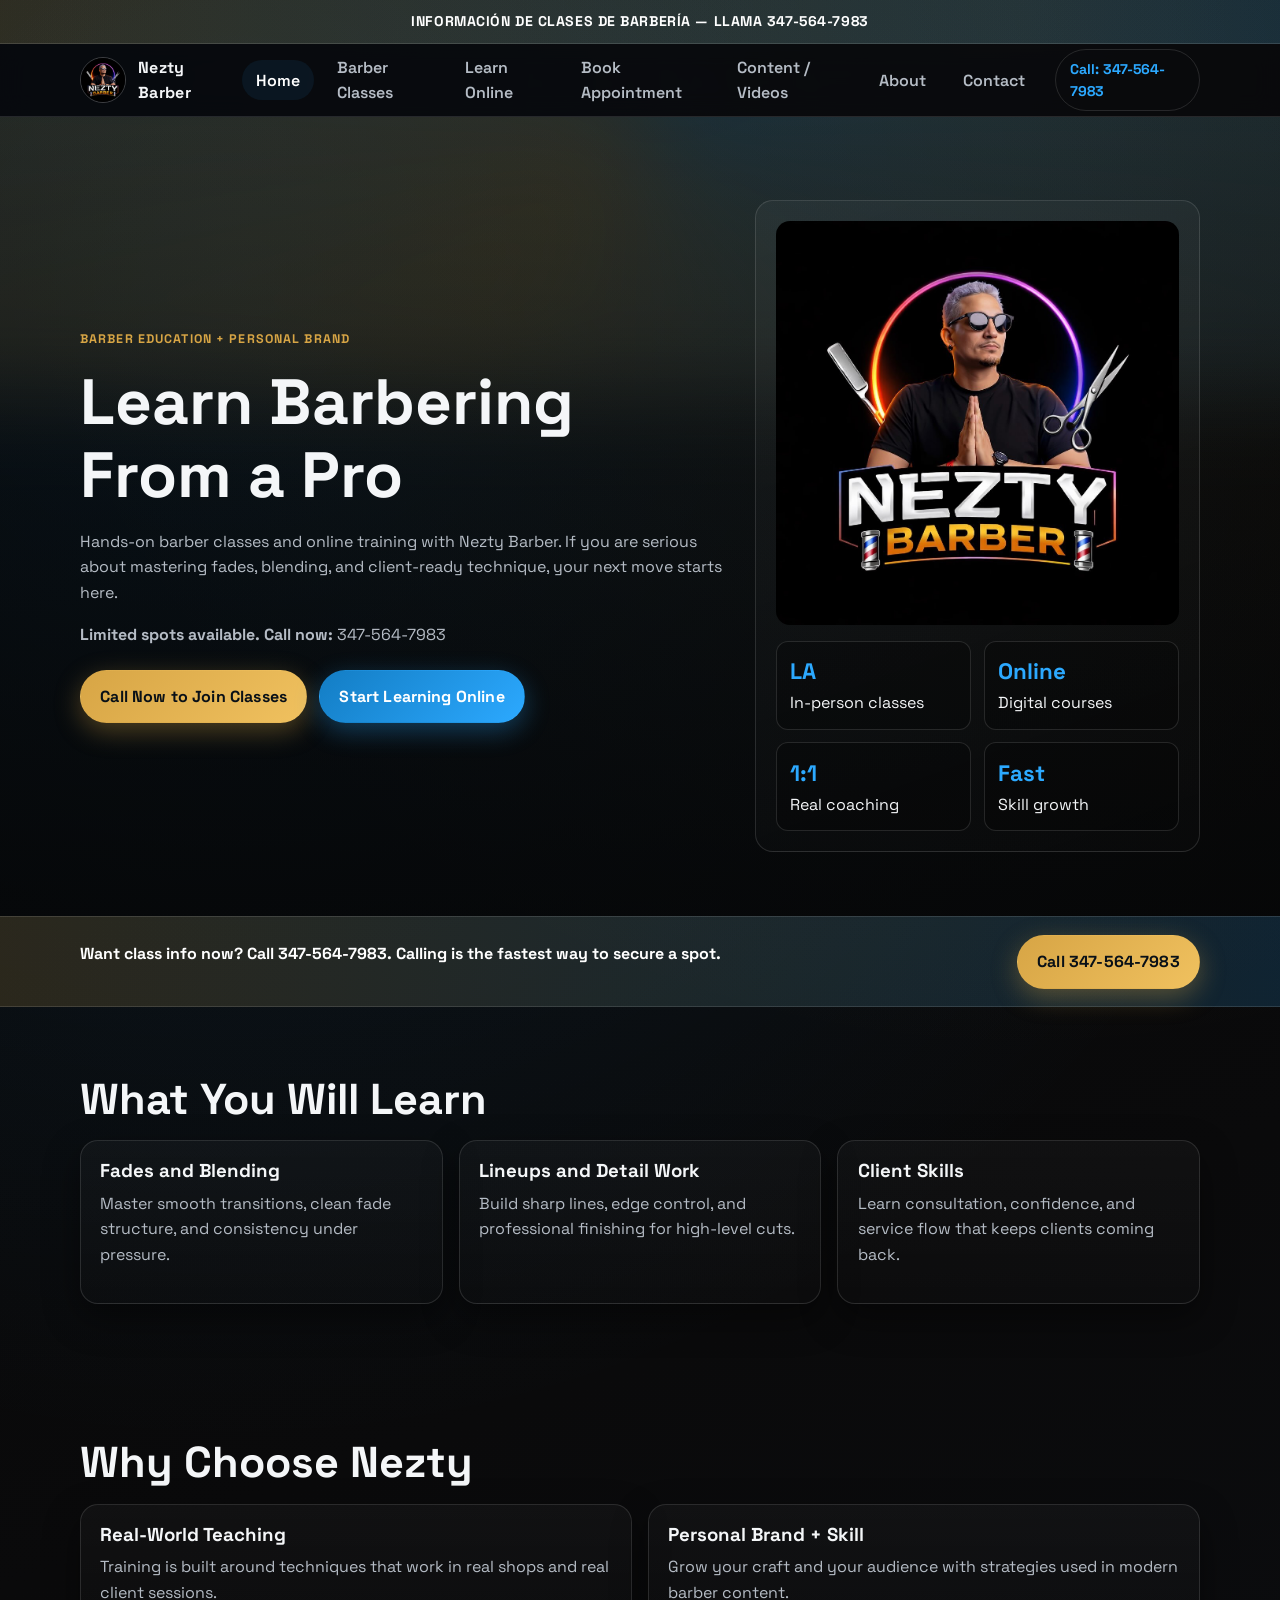
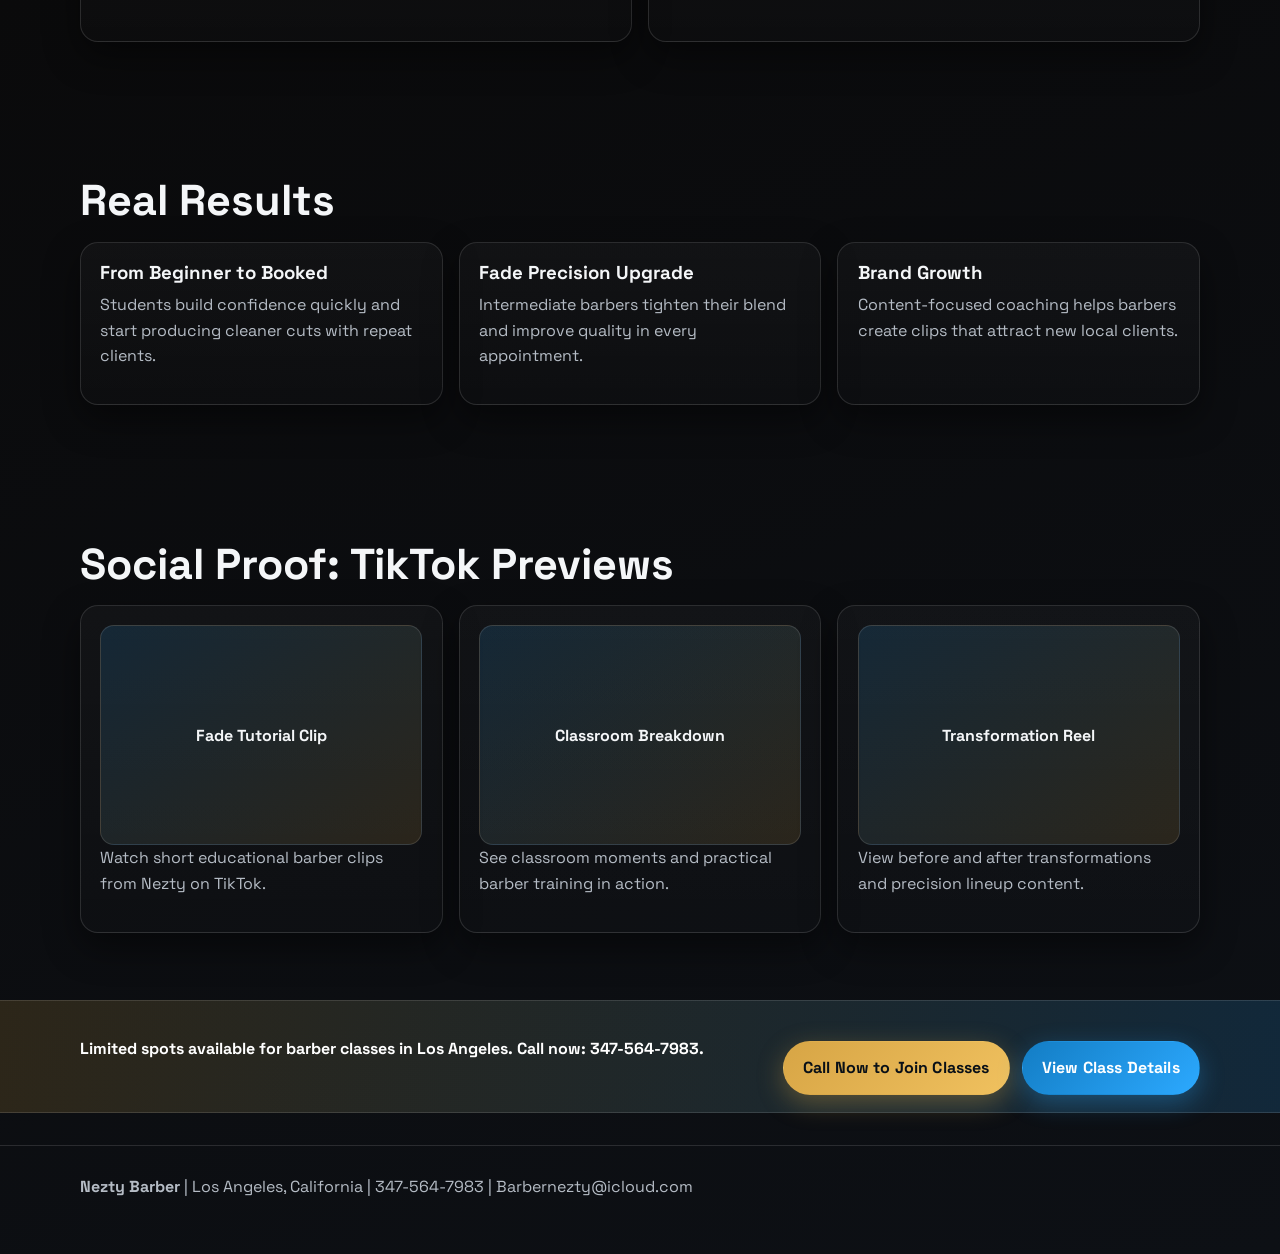
==== index.html @ 8b50a78f "Initial Nezty Barber website" ====
<!doctype html>
<html lang="en">
  <head>
    <meta charset="UTF-8" />
    <meta name="viewport" content="width=device-width, initial-scale=1.0" />
    <title>Nezty Barber | Barber Classes Los Angeles | Learn Barbering From a Pro</title>
    <meta
      name="description"
      content="Learn barbering from Nezty Barber in Los Angeles. Hands-on barber classes, online barber training, fade classes, and client bookings. Call 347-564-7983."
    />
    <meta
      name="keywords"
      content="barber classes Los Angeles, learn barbering, barber training LA, fade classes, barber course online"
    />
    <link rel="preconnect" href="https://fonts.googleapis.com" />
    <link rel="preconnect" href="https://fonts.gstatic.com" crossorigin />
    <link
      href="https://fonts.googleapis.com/css2?family=Manrope:wght@400;600;700;800&family=Space+Grotesk:wght@500;700;800&display=swap"
      rel="stylesheet"
    />
    <link rel="stylesheet" href="styles.css" />
  </head>
  <body>
    <div class="top-strip">INFORMACIÓN DE CLASES DE BARBERÍA — LLAMA 347-564-7983</div>

    <header class="site-header">
      <div class="container nav-wrap">
        <a href="index.html" class="brand" aria-label="Nezty Barber home">
          <img src="logo.jpg" alt="Nezty Barber logo" />
          <span class="brand-text">Nezty Barber</span>
        </a>
        <button class="menu-toggle" aria-label="Toggle navigation" aria-expanded="false">☰</button>
        <nav class="nav-links" aria-label="Main navigation">
          <a class="active" href="index.html">Home</a>
          <a href="classes.html">Barber Classes</a>
          <a href="learn-online.html">Learn Online</a>
          <a href="book-appointment.html">Book Appointment</a>
          <a href="content-videos.html">Content / Videos</a>
          <a href="about.html">About</a>
          <a href="contact.html">Contact</a>
        </nav>
        <a class="call-chip" href="tel:3475647983">Call: 347-564-7983</a>
      </div>
    </header>

    <main>
      <section class="hero">
        <div class="container hero-grid">
          <div class="reveal">
            <p class="eyebrow">Barber Education + Personal Brand</p>
            <h1>Learn Barbering From a Pro</h1>
            <p>
              Hands-on barber classes and online training with Nezty Barber. If you are serious about
              mastering fades, blending, and client-ready technique, your next move starts here.
            </p>
            <p><strong>Limited spots available. Call now:</strong> 347-564-7983</p>
            <div class="btn-row">
              <a class="btn btn-primary" href="tel:3475647983">Call Now to Join Classes</a>
              <a class="btn btn-secondary" href="learn-online.html">Start Learning Online</a>
            </div>
          </div>

          <aside class="hero-card reveal" aria-label="Barber education highlights">
            <img src="logo.jpg" alt="Nezty Barber brand image" style="border-radius: 14px; margin-bottom: 1rem" />
            <div class="hero-stat">
              <div class="stat-box"><b>LA</b>In-person classes</div>
              <div class="stat-box"><b>Online</b>Digital courses</div>
              <div class="stat-box"><b>1:1</b>Real coaching</div>
              <div class="stat-box"><b>Fast</b>Skill growth</div>
            </div>
          </aside>
        </div>
      </section>

      <section class="cta-band">
        <div class="container">
          <p class="kicker">Want class info now? Call 347-564-7983. Calling is the fastest way to secure a spot.</p>
          <a class="btn btn-primary" href="tel:3475647983">Call 347-564-7983</a>
        </div>
      </section>

      <section class="section">
        <div class="container">
          <h2 class="reveal">What You Will Learn</h2>
          <div class="grid-3">
            <article class="card reveal">
              <h3>Fades and Blending</h3>
              <p>Master smooth transitions, clean fade structure, and consistency under pressure.</p>
            </article>
            <article class="card reveal">
              <h3>Lineups and Detail Work</h3>
              <p>Build sharp lines, edge control, and professional finishing for high-level cuts.</p>
            </article>
            <article class="card reveal">
              <h3>Client Skills</h3>
              <p>Learn consultation, confidence, and service flow that keeps clients coming back.</p>
            </article>
          </div>
        </div>
      </section>

      <section class="section">
        <div class="container">
          <h2 class="reveal">Why Choose Nezty</h2>
          <div class="grid-2">
            <article class="card reveal">
              <h3>Real-World Teaching</h3>
              <p>Training is built around techniques that work in real shops and real client sessions.</p>
            </article>
            <article class="card reveal">
              <h3>Personal Brand + Skill</h3>
              <p>Grow your craft and your audience with strategies used in modern barber content.</p>
            </article>
          </div>
        </div>
      </section>

      <section class="section">
        <div class="container">
          <h2 class="reveal">Real Results</h2>
          <div class="grid-3">
            <article class="card reveal">
              <h3>From Beginner to Booked</h3>
              <p>Students build confidence quickly and start producing cleaner cuts with repeat clients.</p>
            </article>
            <article class="card reveal">
              <h3>Fade Precision Upgrade</h3>
              <p>Intermediate barbers tighten their blend and improve quality in every appointment.</p>
            </article>
            <article class="card reveal">
              <h3>Brand Growth</h3>
              <p>Content-focused coaching helps barbers create clips that attract new local clients.</p>
            </article>
          </div>
        </div>
      </section>

      <section class="section">
        <div class="container">
          <h2 class="reveal">Social Proof: TikTok Previews</h2>
          <div class="video-grid">
            <a class="card tiktok-card reveal" href="https://www.tiktok.com/@n3ztybarb3r" target="_blank" rel="noopener noreferrer">
              <div class="video-thumb">Fade Tutorial Clip</div>
              <p>Watch short educational barber clips from Nezty on TikTok.</p>
            </a>
            <a class="card tiktok-card reveal" href="https://www.tiktok.com/@n3ztybarb3r" target="_blank" rel="noopener noreferrer">
              <div class="video-thumb">Classroom Breakdown</div>
              <p>See classroom moments and practical barber training in action.</p>
            </a>
            <a class="card tiktok-card reveal" href="https://www.tiktok.com/@n3ztybarb3r" target="_blank" rel="noopener noreferrer">
              <div class="video-thumb">Transformation Reel</div>
              <p>View before and after transformations and precision lineup content.</p>
            </a>
          </div>
        </div>
      </section>

      <section class="cta-band">
        <div class="container">
          <p class="kicker">Limited spots available for barber classes in Los Angeles. Call now: 347-564-7983.</p>
          <div class="btn-row">
            <a class="btn btn-primary" href="tel:3475647983">Call Now to Join Classes</a>
            <a class="btn btn-secondary" href="classes.html">View Class Details</a>
          </div>
        </div>
      </section>
    </main>

    <footer>
      <div class="container">
        <p><strong>Nezty Barber</strong> | Los Angeles, California | 347-564-7983 | Barbernezty@icloud.com</p>
      </div>
    </footer>

    <a class="btn btn-secondary floating-call" href="tel:3475647983" aria-label="Call now">Call Now</a>
    <script src="script.js" defer></script>
  </body>
</html>
---- styles.css ----
:root {
  --bg: #0a0a0b;
  --bg-soft: #141518;
  --card: #101215;
  --text: #f4f6f8;
  --muted: #b5bcc5;
  --gold: #d7a545;
  --blue: #2ca9ff;
  --line: rgba(255, 255, 255, 0.12);
  --shadow: 0 14px 36px rgba(0, 0, 0, 0.45);
  --maxw: 1120px;
  --radius: 18px;
}

* {
  box-sizing: border-box;
}

html {
  scroll-behavior: smooth;
}

body {
  margin: 0;
  font-family: "Space Grotesk", "Manrope", sans-serif;
  color: var(--text);
  background: radial-gradient(circle at 18% 10%, rgba(44, 169, 255, 0.12), transparent 42%),
    radial-gradient(circle at 80% 0%, rgba(215, 165, 69, 0.1), transparent 35%),
    linear-gradient(160deg, #050506, #0a0a0b 48%, #0d1015 100%);
  line-height: 1.6;
}

a {
  color: inherit;
  text-decoration: none;
}

img {
  max-width: 100%;
  display: block;
}

.container {
  width: min(var(--maxw), 92%);
  margin: 0 auto;
}

.top-strip {
  background: linear-gradient(90deg, rgba(215, 165, 69, 0.18), rgba(44, 169, 255, 0.18));
  border-bottom: 1px solid var(--line);
  font-weight: 700;
  text-align: center;
  font-size: 0.88rem;
  letter-spacing: 0.04em;
  padding: 0.65rem 1rem;
  color: #ffffff;
}

.site-header {
  position: sticky;
  top: 0;
  z-index: 1000;
  backdrop-filter: blur(12px);
  background: rgba(8, 9, 12, 0.86);
  border-bottom: 1px solid var(--line);
}

.nav-wrap {
  min-height: 72px;
  display: flex;
  align-items: center;
  justify-content: space-between;
  gap: 1rem;
}

.brand {
  display: flex;
  align-items: center;
  gap: 0.75rem;
}

.brand img {
  width: 46px;
  height: 46px;
  border-radius: 50%;
  object-fit: cover;
  border: 1px solid rgba(255, 255, 255, 0.22);
}

.brand-text {
  font-weight: 800;
  letter-spacing: 0.02em;
}

.menu-toggle {
  border: 1px solid var(--line);
  background: transparent;
  color: var(--text);
  border-radius: 10px;
  width: 44px;
  height: 44px;
  display: inline-flex;
  align-items: center;
  justify-content: center;
  font-size: 1.2rem;
}

.nav-links {
  position: absolute;
  left: 0;
  right: 0;
  top: 72px;
  background: rgba(12, 14, 18, 0.98);
  border-bottom: 1px solid var(--line);
  display: grid;
  gap: 0;
  transform-origin: top;
  transform: scaleY(0);
  opacity: 0;
  pointer-events: none;
  transition: 0.25s ease;
}

.nav-links.open {
  transform: scaleY(1);
  opacity: 1;
  pointer-events: auto;
}

.nav-links a {
  padding: 0.9rem 1.2rem;
  border-top: 1px solid var(--line);
  color: var(--muted);
  font-weight: 600;
}

.nav-links a.active,
.nav-links a:hover {
  color: #fff;
  background: rgba(44, 169, 255, 0.08);
}

.call-chip {
  display: none;
}

.section {
  padding: 4.2rem 0;
}

.eyebrow {
  color: var(--gold);
  text-transform: uppercase;
  letter-spacing: 0.09em;
  font-size: 0.78rem;
  font-weight: 800;
}

h1,
h2,
h3 {
  line-height: 1.15;
  margin: 0 0 1rem;
}

h1 {
  font-size: clamp(2rem, 7vw, 4rem);
}

h2 {
  font-size: clamp(1.55rem, 5vw, 2.7rem);
}

p {
  margin: 0 0 1rem;
  color: var(--muted);
}

.hero {
  position: relative;
  overflow: clip;
  padding: 5.2rem 0 4rem;
}

.hero::before {
  content: "";
  position: absolute;
  inset: -30% -30% auto;
  height: 520px;
  background: conic-gradient(from 50deg, rgba(44, 169, 255, 0.18), rgba(215, 165, 69, 0.2), rgba(44, 169, 255, 0.15));
  filter: blur(44px);
  z-index: -2;
  animation: swirl 16s linear infinite;
}

.hero::after {
  content: "";
  position: absolute;
  inset: 0;
  background: linear-gradient(180deg, rgba(5, 6, 7, 0.15), rgba(5, 6, 7, 0.82));
  z-index: -1;
}

@keyframes swirl {
  to {
    transform: rotate(360deg);
  }
}

.hero-grid {
  display: grid;
  gap: 2rem;
}

.hero-card {
  background: linear-gradient(160deg, rgba(255, 255, 255, 0.04), rgba(255, 255, 255, 0.01));
  border: 1px solid var(--line);
  border-radius: var(--radius);
  padding: 1.25rem;
}

.hero-stat {
  display: grid;
  grid-template-columns: 1fr 1fr;
  gap: 0.8rem;
}

.stat-box {
  border: 1px solid var(--line);
  border-radius: 12px;
  padding: 0.8rem;
  background: rgba(0, 0, 0, 0.26);
}

.stat-box b {
  display: block;
  font-size: 1.4rem;
  color: var(--blue);
}

.btn-row {
  display: flex;
  flex-wrap: wrap;
  gap: 0.75rem;
  margin-top: 1.4rem;
}

.btn {
  display: inline-flex;
  align-items: center;
  justify-content: center;
  border-radius: 999px;
  padding: 0.82rem 1.2rem;
  border: 1px solid transparent;
  font-weight: 700;
  letter-spacing: 0.01em;
  transition: transform 0.2s ease, box-shadow 0.2s ease, background 0.2s ease;
}

.btn:hover {
  transform: translateY(-1px);
}

.btn-primary {
  color: #091017;
  background: linear-gradient(135deg, var(--gold), #f0c15f);
  box-shadow: 0 8px 26px rgba(215, 165, 69, 0.35);
}

.btn-secondary {
  color: #fff;
  background: linear-gradient(135deg, #137dc4, var(--blue));
  box-shadow: 0 8px 26px rgba(44, 169, 255, 0.32);
}

.btn-ghost {
  color: #fff;
  border-color: var(--line);
  background: rgba(255, 255, 255, 0.03);
}

.grid-3,
.grid-2,
.video-grid {
  display: grid;
  gap: 1rem;
}

.card {
  border: 1px solid var(--line);
  border-radius: var(--radius);
  background: linear-gradient(180deg, rgba(255, 255, 255, 0.03), rgba(255, 255, 255, 0.01));
  padding: 1.2rem;
  box-shadow: var(--shadow);
}

.card h3 {
  margin-bottom: 0.55rem;
}

.cta-band {
  border-top: 1px solid var(--line);
  border-bottom: 1px solid var(--line);
  background: linear-gradient(90deg, rgba(215, 165, 69, 0.16), rgba(44, 169, 255, 0.16));
}

.cta-band .container {
  padding: 1.1rem 0;
  display: flex;
  align-items: center;
  justify-content: space-between;
  flex-wrap: wrap;
  gap: 0.8rem;
}

.kicker {
  color: #fff;
  font-size: 1rem;
  font-weight: 700;
}

.tiktok-card,
.video-item {
  position: relative;
  overflow: hidden;
}

.video-item::before {
  content: "";
  position: absolute;
  inset: 0;
  border-radius: inherit;
  background: linear-gradient(180deg, transparent 55%, rgba(0, 0, 0, 0.7));
}

.video-thumb {
  min-height: 220px;
  border-radius: 14px;
  border: 1px solid var(--line);
  background: linear-gradient(145deg, rgba(44, 169, 255, 0.14), rgba(215, 165, 69, 0.14));
  display: grid;
  place-items: center;
  font-size: 1rem;
  font-weight: 700;
  text-align: center;
  transition: transform 0.26s ease;
}

.video-item:hover .video-thumb {
  transform: scale(1.03);
}

.ul-clean {
  margin: 0;
  padding: 0;
  list-style: none;
  display: grid;
  gap: 0.65rem;
}

.ul-clean li {
  border: 1px solid var(--line);
  border-radius: 10px;
  padding: 0.7rem 0.85rem;
  background: rgba(255, 255, 255, 0.02);
}

.form {
  display: grid;
  gap: 0.8rem;
}

label {
  font-weight: 600;
  font-size: 0.95rem;
}

input,
textarea {
  width: 100%;
  border-radius: 11px;
  border: 1px solid var(--line);
  background: rgba(0, 0, 0, 0.35);
  color: #fff;
  padding: 0.82rem 0.9rem;
  font: inherit;
}

input:focus,
textarea:focus {
  outline: 2px solid rgba(44, 169, 255, 0.5);
  border-color: transparent;
}

footer {
  border-top: 1px solid var(--line);
  margin-top: 2rem;
  padding: 1.7rem 0 2.4rem;
  color: var(--muted);
}

.reveal {
  opacity: 0;
  transform: translateY(18px);
  transition: 0.55s ease;
}

.reveal.in {
  opacity: 1;
  transform: translateY(0);
}

.floating-call {
  position: fixed;
  right: 1rem;
  bottom: 1rem;
  z-index: 1100;
  box-shadow: 0 14px 38px rgba(44, 169, 255, 0.35);
}

@media (min-width: 760px) {
  .menu-toggle {
    display: none;
  }

  .nav-links {
    position: static;
    display: flex;
    align-items: center;
    gap: 0.6rem;
    border: 0;
    transform: none;
    opacity: 1;
    pointer-events: auto;
    background: transparent;
  }

  .nav-links a {
    border: 0;
    border-radius: 999px;
    padding: 0.46rem 0.86rem;
  }

  .call-chip {
    display: inline-flex;
    border: 1px solid var(--line);
    border-radius: 999px;
    padding: 0.48rem 0.85rem;
    font-size: 0.88rem;
    color: var(--blue);
    font-weight: 700;
  }

  .hero-grid {
    grid-template-columns: 1.3fr 0.9fr;
    align-items: center;
  }

  .grid-2 {
    grid-template-columns: repeat(2, minmax(0, 1fr));
  }

  .grid-3,
  .video-grid {
    grid-template-columns: repeat(3, minmax(0, 1fr));
  }

  .floating-call {
    display: none;
  }
}
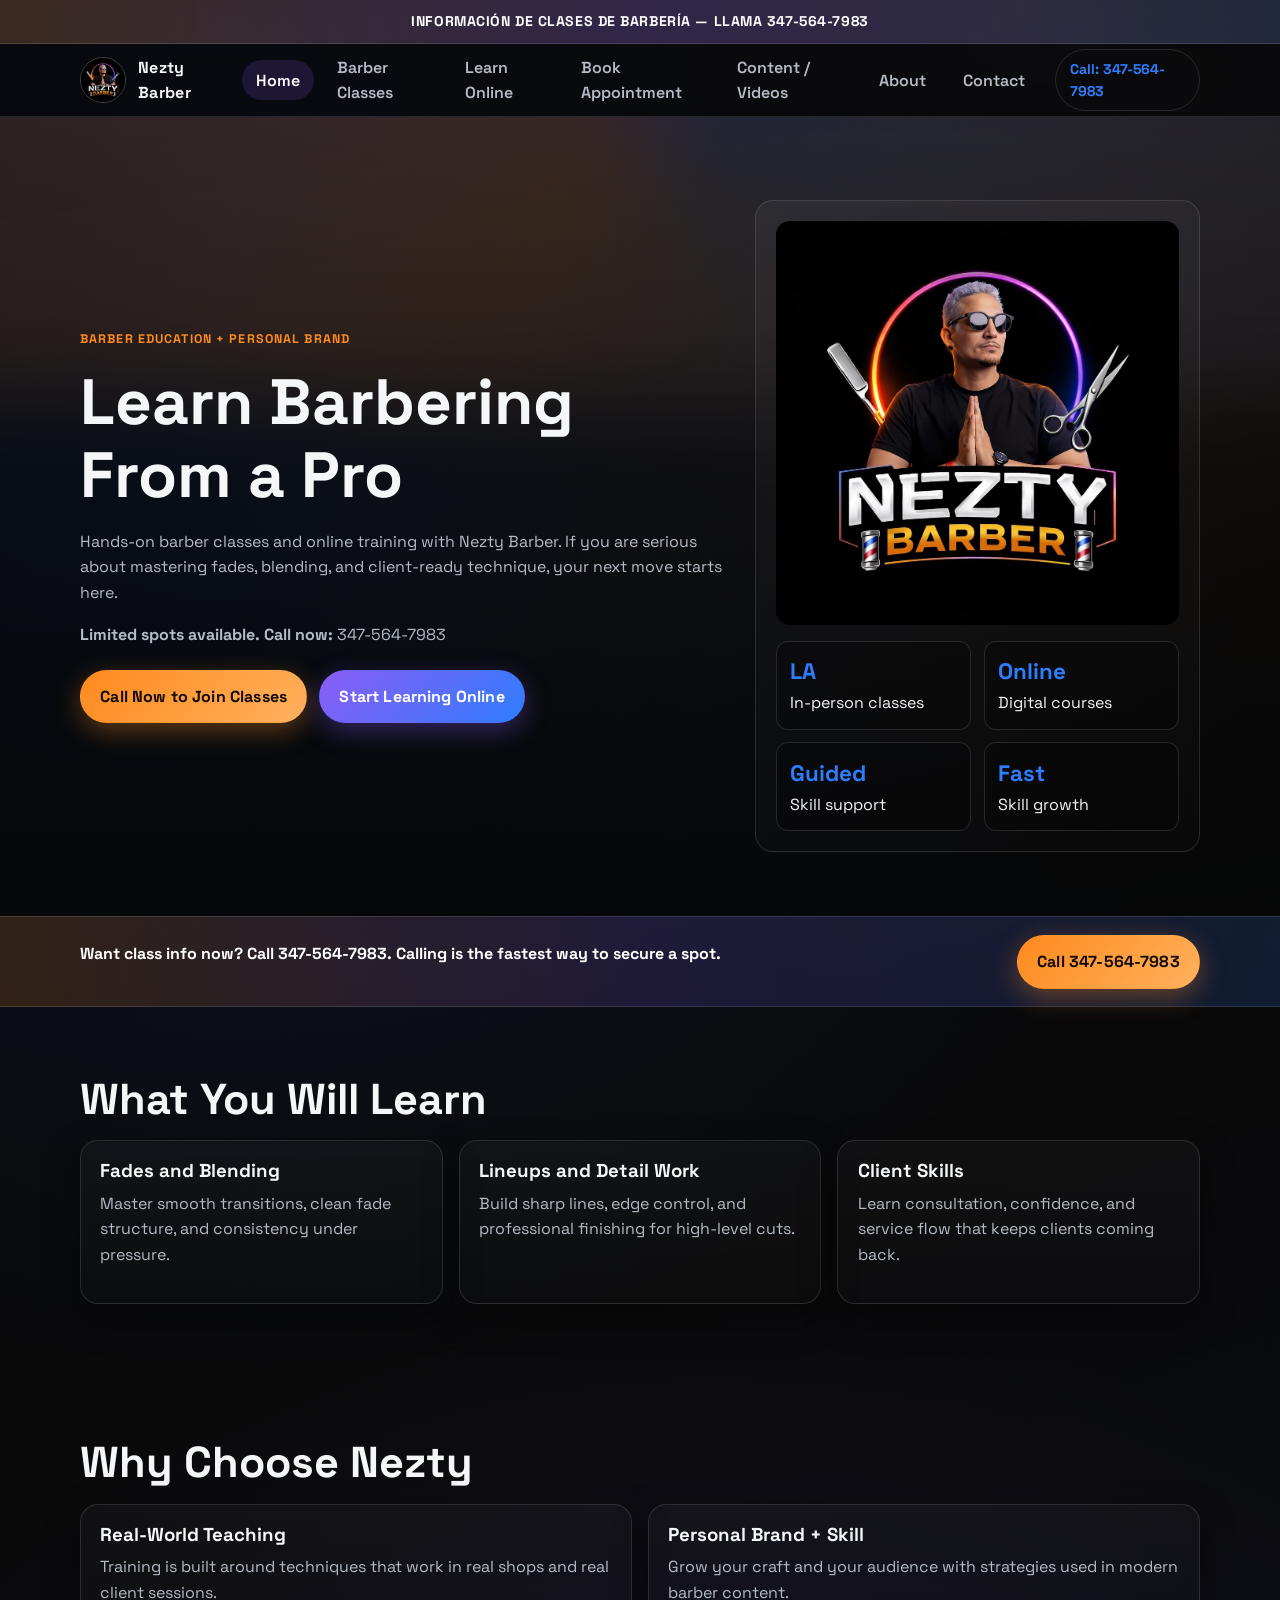
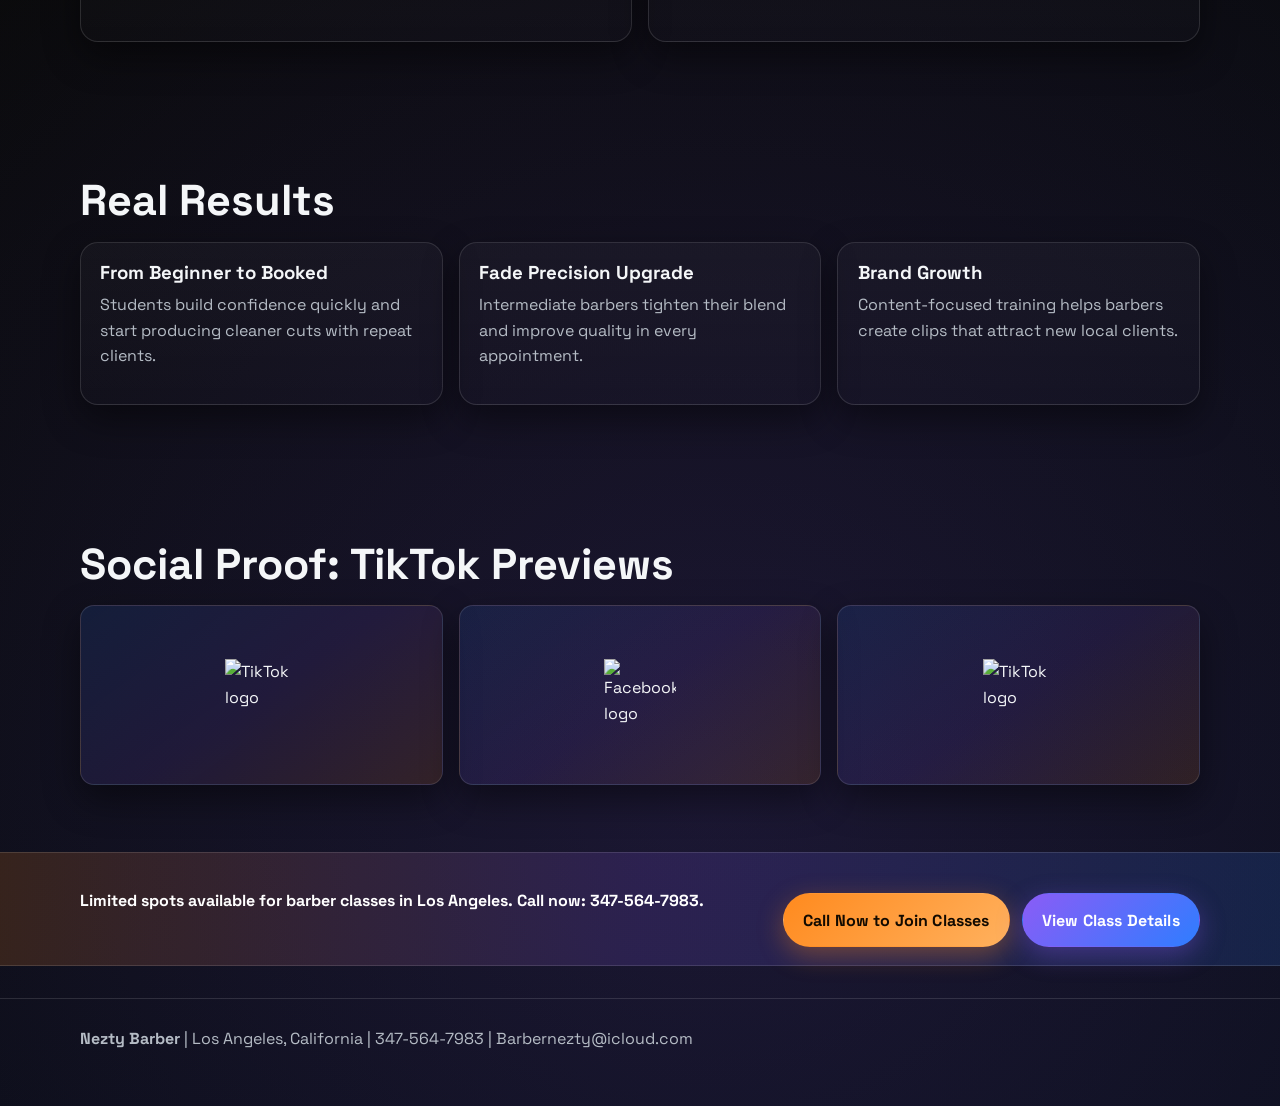
==== commit 94177f6a: "Update site palette and remove coaching references" ====
--- a/index.html
+++ b/index.html
@@ -65,7 +65,7 @@
             <div class="hero-stat">
               <div class="stat-box"><b>LA</b>In-person classes</div>
               <div class="stat-box"><b>Online</b>Digital courses</div>
-              <div class="stat-box"><b>1:1</b>Real coaching</div>
+              <div class="stat-box"><b>Guided</b>Skill support</div>
               <div class="stat-box"><b>Fast</b>Skill growth</div>
             </div>
           </aside>
@@ -129,7 +129,7 @@
             </article>
             <article class="card reveal">
               <h3>Brand Growth</h3>
-              <p>Content-focused coaching helps barbers create clips that attract new local clients.</p>
+              <p>Content-focused training helps barbers create clips that attract new local clients.</p>
             </article>
           </div>
         </div>
@@ -139,17 +139,14 @@
         <div class="container">
           <h2 class="reveal">Social Proof: TikTok Previews</h2>
           <div class="video-grid">
-            <a class="card tiktok-card reveal" href="https://www.tiktok.com/@n3ztybarb3r" target="_blank" rel="noopener noreferrer">
-              <div class="video-thumb">Fade Tutorial Clip</div>
-              <p>Watch short educational barber clips from Nezty on TikTok.</p>
+            <a class="card social-logo-card reveal" href="https://www.tiktok.com/@n3ztybarb3r" target="_blank" rel="noopener noreferrer" aria-label="Open Nezty Barber TikTok">
+              <img class="social-logo" src="https://cdn.simpleicons.org/tiktok/ffffff" alt="TikTok logo" />
             </a>
-            <a class="card tiktok-card reveal" href="https://www.tiktok.com/@n3ztybarb3r" target="_blank" rel="noopener noreferrer">
-              <div class="video-thumb">Classroom Breakdown</div>
-              <p>See classroom moments and practical barber training in action.</p>
+            <a class="card social-logo-card reveal" href="https://www.facebook.com/iMaG1NaRi" target="_blank" rel="noopener noreferrer" aria-label="Open Nezty Barber Facebook">
+              <img class="social-logo" src="https://cdn.simpleicons.org/facebook/ffffff" alt="Facebook logo" />
             </a>
-            <a class="card tiktok-card reveal" href="https://www.tiktok.com/@n3ztybarb3r" target="_blank" rel="noopener noreferrer">
-              <div class="video-thumb">Transformation Reel</div>
-              <p>View before and after transformations and precision lineup content.</p>
+            <a class="card social-logo-card reveal" href="https://www.tiktok.com/@n3ztybarb3r" target="_blank" rel="noopener noreferrer" aria-label="Open Nezty Barber TikTok">
+              <img class="social-logo" src="https://cdn.simpleicons.org/tiktok/ffffff" alt="TikTok logo" />
             </a>
           </div>
         </div>
--- a/styles.css
+++ b/styles.css
@@ -4,8 +4,9 @@
   --card: #101215;
   --text: #f4f6f8;
   --muted: #b5bcc5;
-  --gold: #d7a545;
-  --blue: #2ca9ff;
+  --orange: #ff8a1e;
+  --purple: #8b5cf6;
+  --blue: #2f7dff;
   --line: rgba(255, 255, 255, 0.12);
   --shadow: 0 14px 36px rgba(0, 0, 0, 0.45);
   --maxw: 1120px;
@@ -24,9 +25,10 @@
   margin: 0;
   font-family: "Space Grotesk", "Manrope", sans-serif;
   color: var(--text);
-  background: radial-gradient(circle at 18% 10%, rgba(44, 169, 255, 0.12), transparent 42%),
-    radial-gradient(circle at 80% 0%, rgba(215, 165, 69, 0.1), transparent 35%),
-    linear-gradient(160deg, #050506, #0a0a0b 48%, #0d1015 100%);
+  background: radial-gradient(circle at 18% 10%, rgba(47, 125, 255, 0.14), transparent 42%),
+    radial-gradient(circle at 80% 0%, rgba(255, 138, 30, 0.12), transparent 35%),
+    radial-gradient(circle at 56% 88%, rgba(139, 92, 246, 0.14), transparent 44%),
+    linear-gradient(160deg, #050506, #0a0a0b 48%, #090d17 100%);
   line-height: 1.6;
 }
 
@@ -46,7 +48,7 @@
 }
 
 .top-strip {
-  background: linear-gradient(90deg, rgba(215, 165, 69, 0.18), rgba(44, 169, 255, 0.18));
+  background: linear-gradient(90deg, rgba(255, 138, 30, 0.2), rgba(139, 92, 246, 0.2), rgba(47, 125, 255, 0.2));
   border-bottom: 1px solid var(--line);
   font-weight: 700;
   text-align: center;
@@ -137,7 +139,7 @@
 .nav-links a.active,
 .nav-links a:hover {
   color: #fff;
-  background: rgba(44, 169, 255, 0.08);
+  background: rgba(139, 92, 246, 0.16);
 }
 
 .call-chip {
@@ -149,7 +151,7 @@
 }
 
 .eyebrow {
-  color: var(--gold);
+  color: var(--orange);
   text-transform: uppercase;
   letter-spacing: 0.09em;
   font-size: 0.78rem;
@@ -187,7 +189,7 @@
   position: absolute;
   inset: -30% -30% auto;
   height: 520px;
-  background: conic-gradient(from 50deg, rgba(44, 169, 255, 0.18), rgba(215, 165, 69, 0.2), rgba(44, 169, 255, 0.15));
+  background: conic-gradient(from 50deg, rgba(47, 125, 255, 0.18), rgba(255, 138, 30, 0.2), rgba(139, 92, 246, 0.18));
   filter: blur(44px);
   z-index: -2;
   animation: swirl 16s linear infinite;
@@ -262,15 +264,15 @@
 }
 
 .btn-primary {
-  color: #091017;
-  background: linear-gradient(135deg, var(--gold), #f0c15f);
-  box-shadow: 0 8px 26px rgba(215, 165, 69, 0.35);
+  color: #120a00;
+  background: linear-gradient(135deg, var(--orange), #ffb15e);
+  box-shadow: 0 8px 26px rgba(255, 138, 30, 0.35);
 }
 
 .btn-secondary {
   color: #fff;
-  background: linear-gradient(135deg, #137dc4, var(--blue));
-  box-shadow: 0 8px 26px rgba(44, 169, 255, 0.32);
+  background: linear-gradient(135deg, var(--purple), var(--blue));
+  box-shadow: 0 8px 26px rgba(139, 92, 246, 0.34);
 }
 
 .btn-ghost {
@@ -301,7 +303,7 @@
 .cta-band {
   border-top: 1px solid var(--line);
   border-bottom: 1px solid var(--line);
-  background: linear-gradient(90deg, rgba(215, 165, 69, 0.16), rgba(44, 169, 255, 0.16));
+  background: linear-gradient(90deg, rgba(255, 138, 30, 0.16), rgba(139, 92, 246, 0.16), rgba(47, 125, 255, 0.16));
 }
 
 .cta-band .container {
@@ -337,7 +339,7 @@
   min-height: 220px;
   border-radius: 14px;
   border: 1px solid var(--line);
-  background: linear-gradient(145deg, rgba(44, 169, 255, 0.14), rgba(215, 165, 69, 0.14));
+  background: linear-gradient(145deg, rgba(47, 125, 255, 0.15), rgba(139, 92, 246, 0.13), rgba(255, 138, 30, 0.14));
   display: grid;
   place-items: center;
   font-size: 1rem;
@@ -350,6 +352,27 @@
   transform: scale(1.03);
 }
 
+.social-logo-card {
+  min-height: 180px;
+  display: grid;
+  place-items: center;
+  border-radius: 14px;
+  border: 1px solid var(--line);
+  background: linear-gradient(145deg, rgba(47, 125, 255, 0.13), rgba(139, 92, 246, 0.11), rgba(255, 138, 30, 0.12));
+  transition: transform 0.22s ease, box-shadow 0.22s ease;
+}
+
+.social-logo-card:hover {
+  transform: translateY(-3px);
+  box-shadow: 0 12px 30px rgba(0, 0, 0, 0.35);
+}
+
+.social-logo {
+  width: 72px;
+  height: 72px;
+  object-fit: contain;
+}
+
 .ul-clean {
   margin: 0;
   padding: 0;
@@ -388,7 +411,7 @@
 
 input:focus,
 textarea:focus {
-  outline: 2px solid rgba(44, 169, 255, 0.5);
+  outline: 2px solid rgba(139, 92, 246, 0.5);
   border-color: transparent;
 }
 
@@ -415,7 +438,7 @@
   right: 1rem;
   bottom: 1rem;
   z-index: 1100;
-  box-shadow: 0 14px 38px rgba(44, 169, 255, 0.35);
+  box-shadow: 0 14px 38px rgba(47, 125, 255, 0.35);
 }
 
 @media (min-width: 760px) {
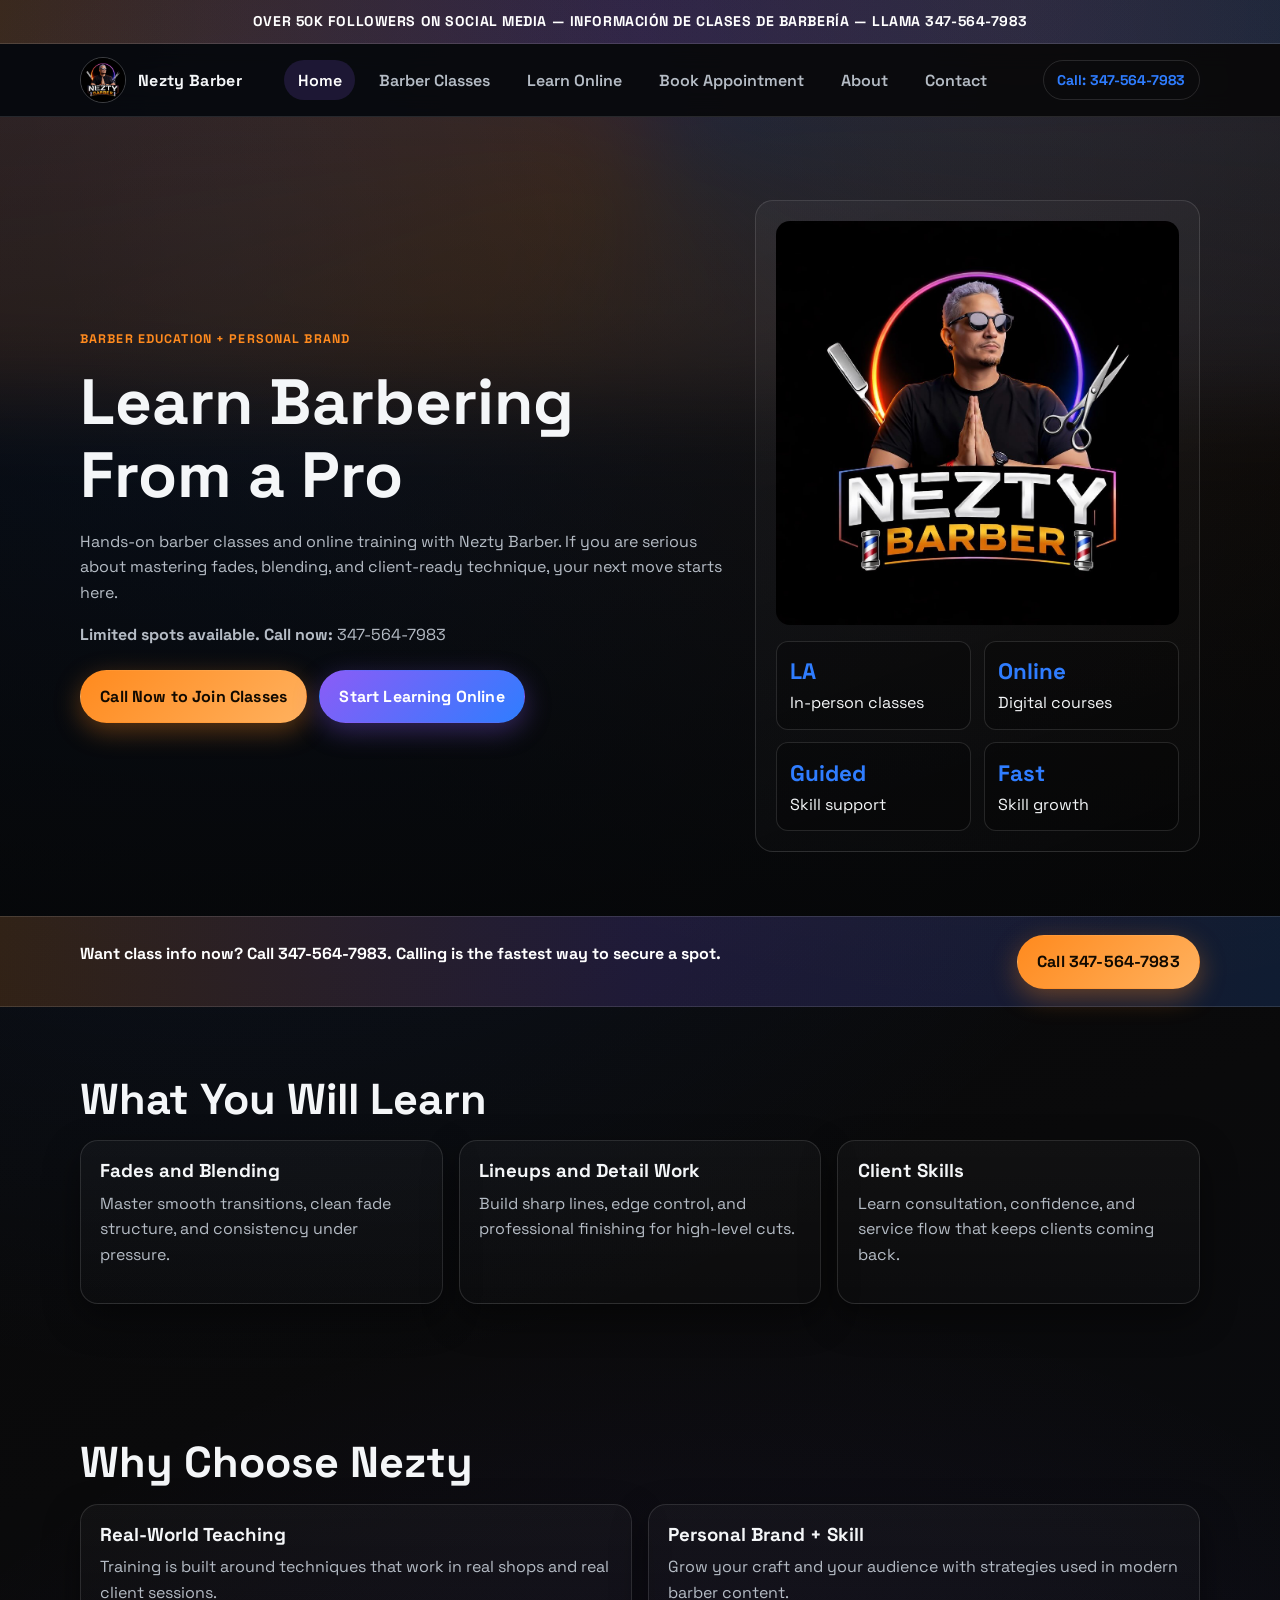
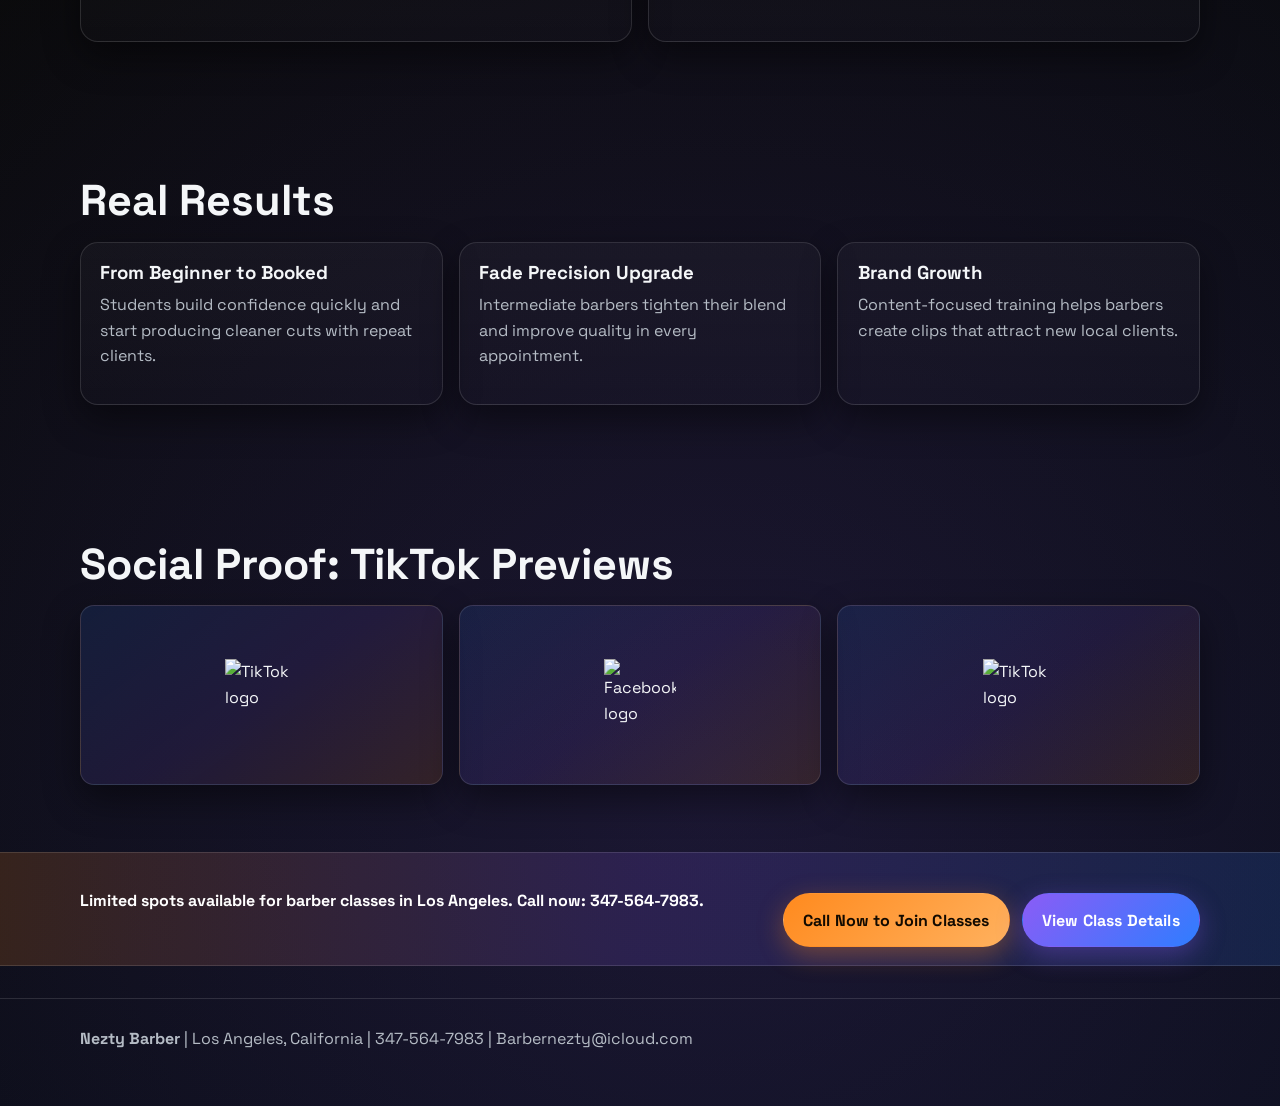
==== commit f642643a: "Update home nav and social proof banner copy" ====
--- a/index.html
+++ b/index.html
@@ -21,7 +21,7 @@
     <link rel="stylesheet" href="styles.css" />
   </head>
   <body>
-    <div class="top-strip">INFORMACIÓN DE CLASES DE BARBERÍA — LLAMA 347-564-7983</div>
+    <div class="top-strip">OVER 50K FOLLOWERS ON SOCIAL MEDIA — INFORMACIÓN DE CLASES DE BARBERÍA — LLAMA 347-564-7983</div>
 
     <header class="site-header">
       <div class="container nav-wrap">
@@ -35,7 +35,6 @@
           <a href="classes.html">Barber Classes</a>
           <a href="learn-online.html">Learn Online</a>
           <a href="book-appointment.html">Book Appointment</a>
-          <a href="content-videos.html">Content / Videos</a>
           <a href="about.html">About</a>
           <a href="contact.html">Contact</a>
         </nav>
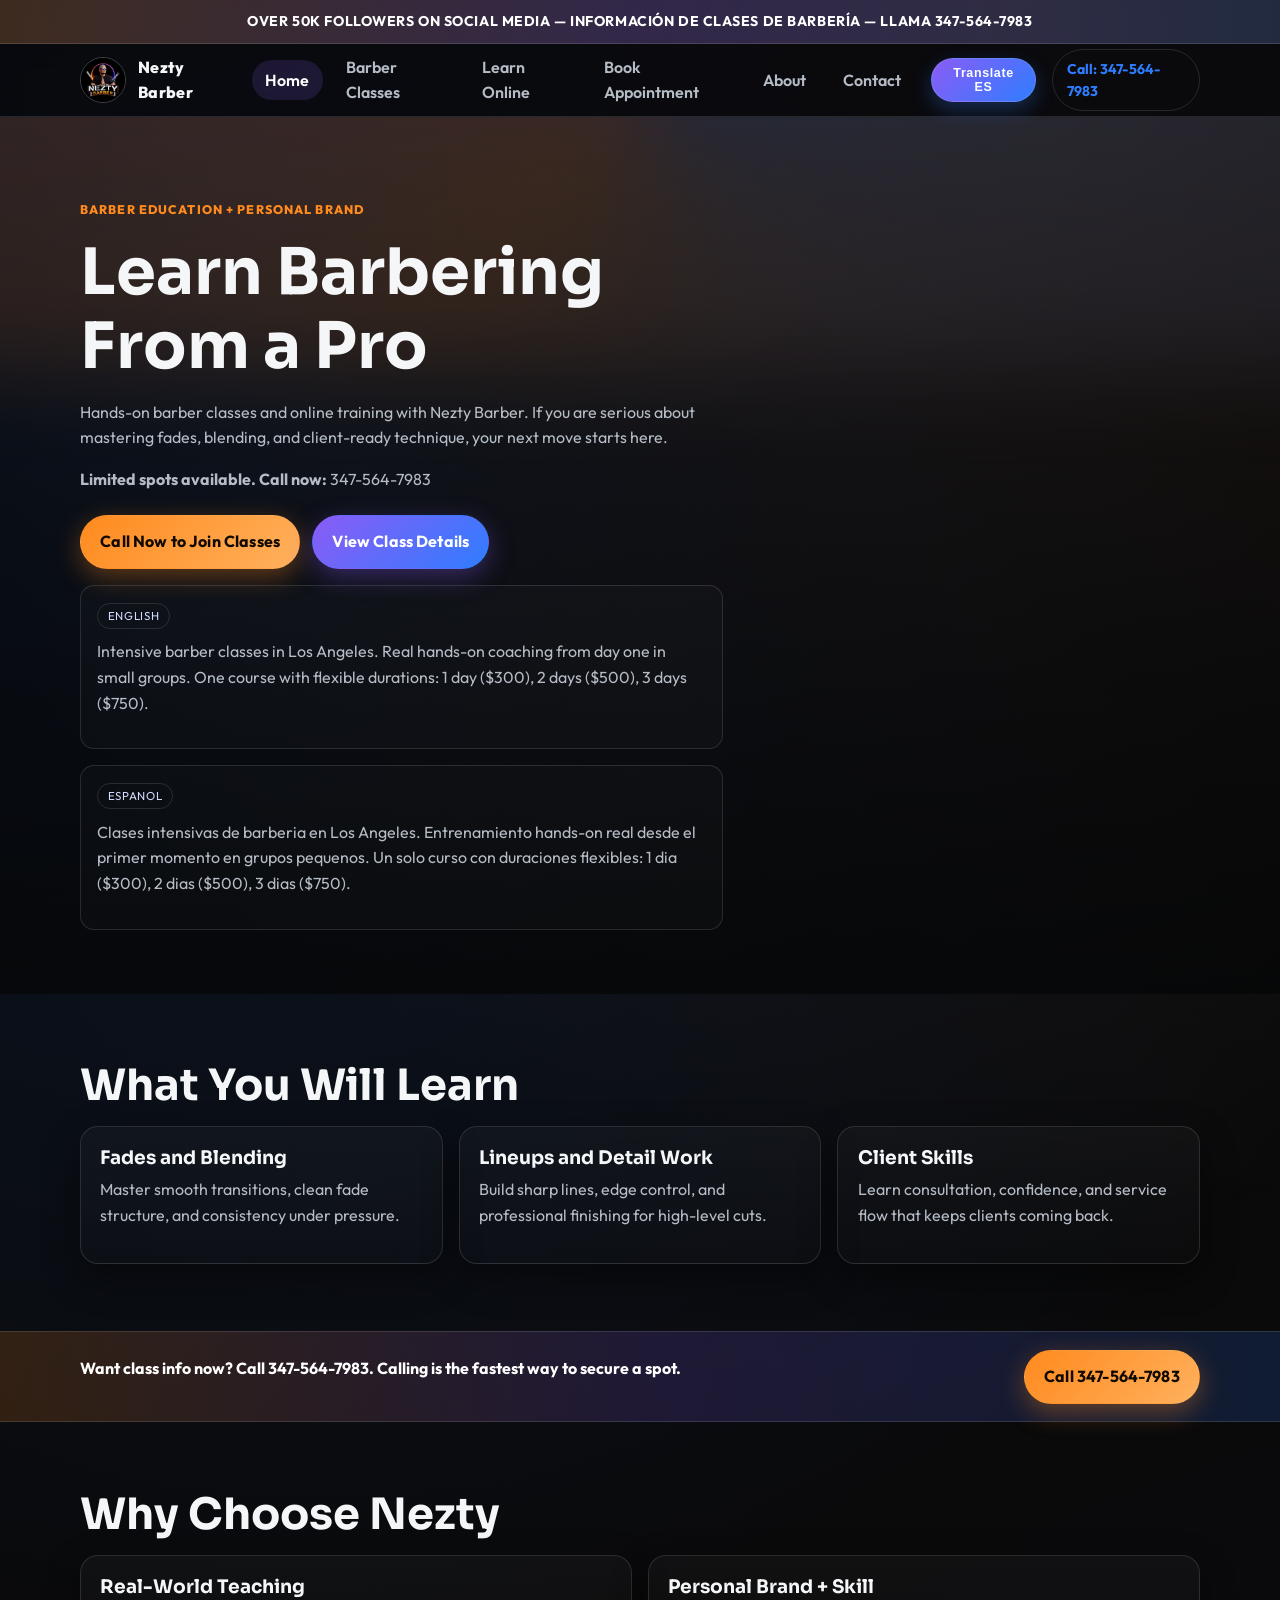
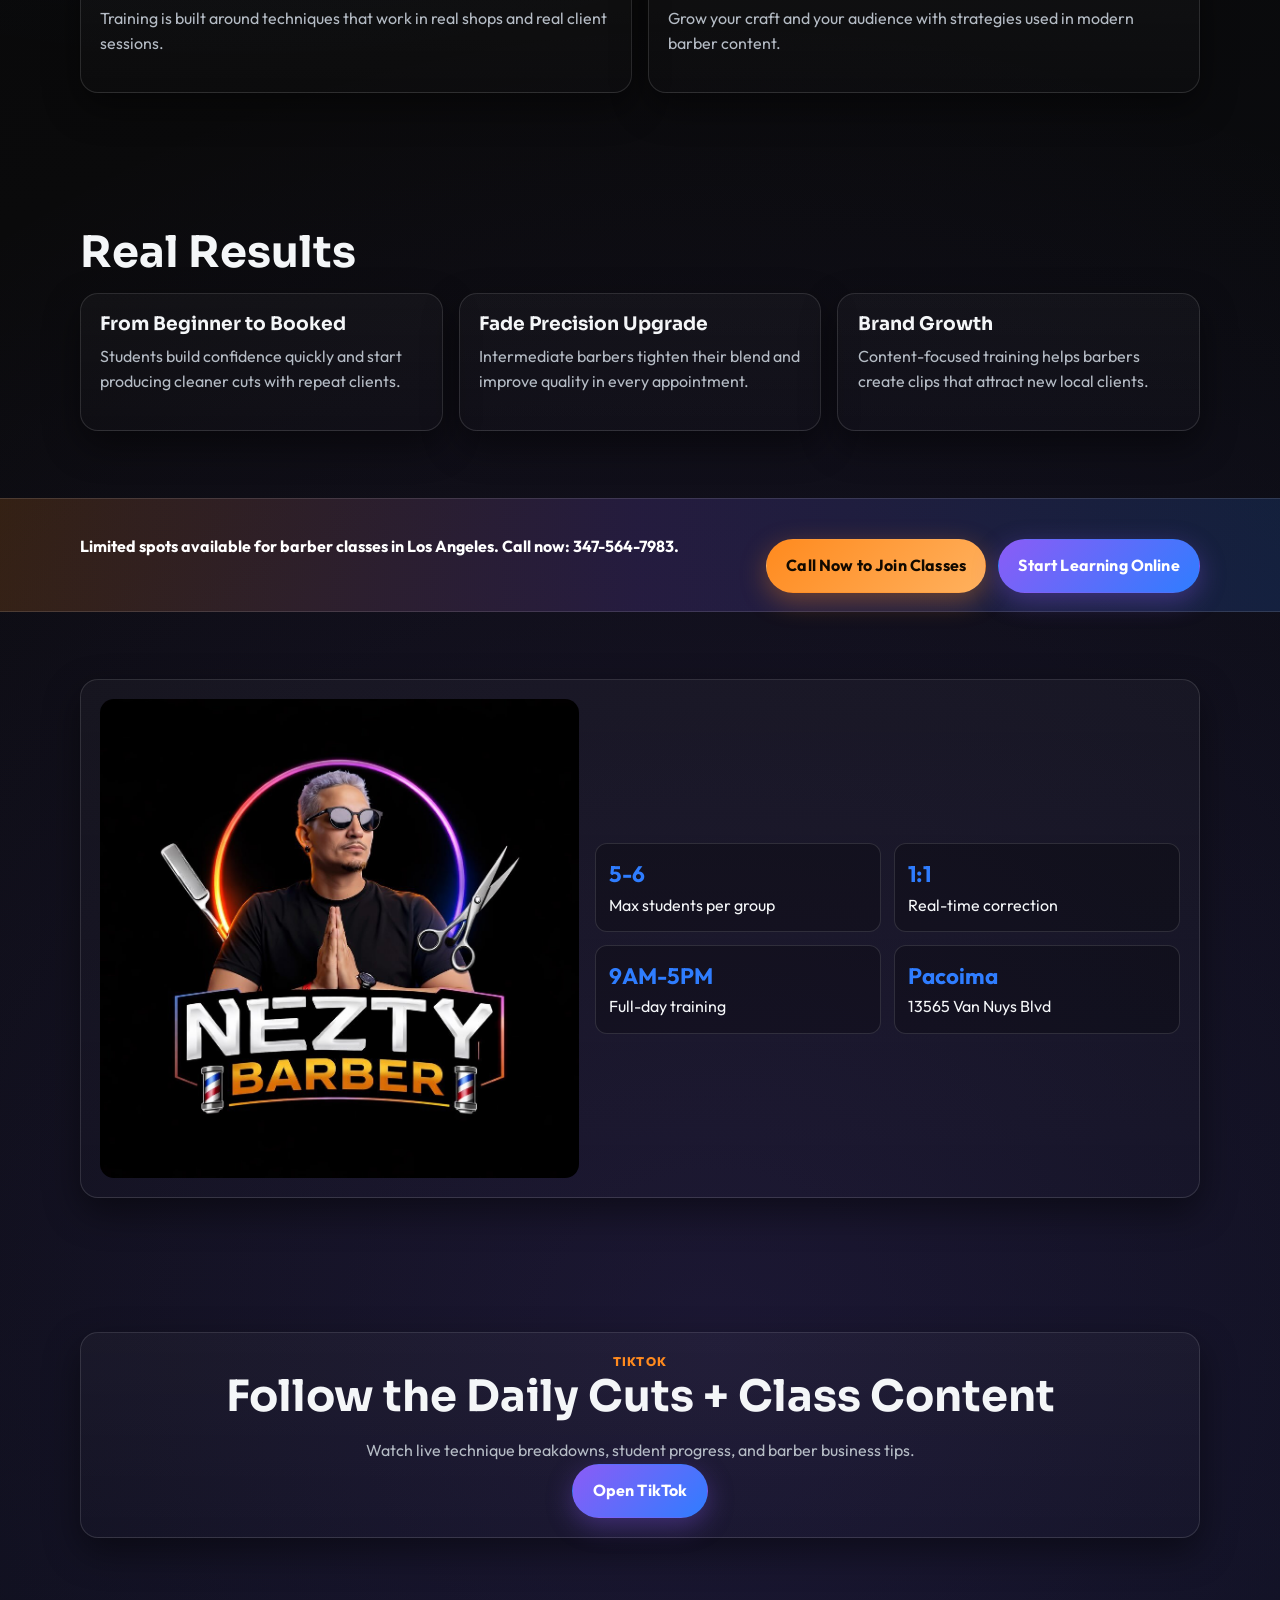
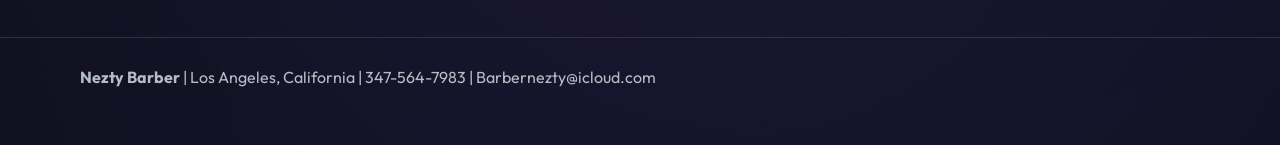
==== commit c2b82ef9: "Update site layout, typography, and bilingual class info" ====
--- a/index.html
+++ b/index.html
@@ -15,7 +15,7 @@
     <link rel="preconnect" href="https://fonts.googleapis.com" />
     <link rel="preconnect" href="https://fonts.gstatic.com" crossorigin />
     <link
-      href="https://fonts.googleapis.com/css2?family=Manrope:wght@400;600;700;800&family=Space+Grotesk:wght@500;700;800&display=swap"
+      href="https://fonts.googleapis.com/css2?family=Outfit:wght@400;500;600;700;800&family=Sora:wght@500;600;700;800&display=swap"
       rel="stylesheet"
     />
     <link rel="stylesheet" href="styles.css" />
@@ -38,6 +38,7 @@
           <a href="about.html">About</a>
           <a href="contact.html">Contact</a>
         </nav>
+        <button class="lang-toggle" type="button" aria-label="Translate website to Spanish">Translate ES</button>
         <a class="call-chip" href="tel:3475647983">Call: 347-564-7983</a>
       </div>
     </header>
@@ -55,26 +56,26 @@
             <p><strong>Limited spots available. Call now:</strong> 347-564-7983</p>
             <div class="btn-row">
               <a class="btn btn-primary" href="tel:3475647983">Call Now to Join Classes</a>
-              <a class="btn btn-secondary" href="learn-online.html">Start Learning Online</a>
+              <a class="btn btn-secondary" href="classes.html">View Class Details</a>
+            </div>
+
+            <div class="lang-block">
+              <span class="lang-tag">English</span>
+              <p>
+                Intensive barber classes in Los Angeles. Real hands-on coaching from day one in small
+                groups. One course with flexible durations: 1 day ($300), 2 days ($500), 3 days ($750).
+              </p>
+            </div>
+
+            <div class="lang-block">
+              <span class="lang-tag">Espanol</span>
+              <p>
+                Clases intensivas de barberia en Los Angeles. Entrenamiento hands-on real desde el primer
+                momento en grupos pequenos. Un solo curso con duraciones flexibles: 1 dia ($300), 2 dias
+                ($500), 3 dias ($750).
+              </p>
             </div>
           </div>
-
-          <aside class="hero-card reveal" aria-label="Barber education highlights">
-            <img src="logo.jpg" alt="Nezty Barber brand image" style="border-radius: 14px; margin-bottom: 1rem" />
-            <div class="hero-stat">
-              <div class="stat-box"><b>LA</b>In-person classes</div>
-              <div class="stat-box"><b>Online</b>Digital courses</div>
-              <div class="stat-box"><b>Guided</b>Skill support</div>
-              <div class="stat-box"><b>Fast</b>Skill growth</div>
-            </div>
-          </aside>
-        </div>
-      </section>
-
-      <section class="cta-band">
-        <div class="container">
-          <p class="kicker">Want class info now? Call 347-564-7983. Calling is the fastest way to secure a spot.</p>
-          <a class="btn btn-primary" href="tel:3475647983">Call 347-564-7983</a>
         </div>
       </section>
 
@@ -95,6 +96,13 @@
               <p>Learn consultation, confidence, and service flow that keeps clients coming back.</p>
             </article>
           </div>
+        </div>
+      </section>
+
+      <section class="cta-band">
+        <div class="container">
+          <p class="kicker">Want class info now? Call 347-564-7983. Calling is the fastest way to secure a spot.</p>
+          <a class="btn btn-primary" href="tel:3475647983">Call 347-564-7983</a>
         </div>
       </section>
 
@@ -134,30 +142,36 @@
         </div>
       </section>
 
-      <section class="section">
-        <div class="container">
-          <h2 class="reveal">Social Proof: TikTok Previews</h2>
-          <div class="video-grid">
-            <a class="card social-logo-card reveal" href="https://www.tiktok.com/@n3ztybarb3r" target="_blank" rel="noopener noreferrer" aria-label="Open Nezty Barber TikTok">
-              <img class="social-logo" src="https://cdn.simpleicons.org/tiktok/ffffff" alt="TikTok logo" />
-            </a>
-            <a class="card social-logo-card reveal" href="https://www.facebook.com/iMaG1NaRi" target="_blank" rel="noopener noreferrer" aria-label="Open Nezty Barber Facebook">
-              <img class="social-logo" src="https://cdn.simpleicons.org/facebook/ffffff" alt="Facebook logo" />
-            </a>
-            <a class="card social-logo-card reveal" href="https://www.tiktok.com/@n3ztybarb3r" target="_blank" rel="noopener noreferrer" aria-label="Open Nezty Barber TikTok">
-              <img class="social-logo" src="https://cdn.simpleicons.org/tiktok/ffffff" alt="TikTok logo" />
-            </a>
-          </div>
-        </div>
-      </section>
-
       <section class="cta-band">
         <div class="container">
           <p class="kicker">Limited spots available for barber classes in Los Angeles. Call now: 347-564-7983.</p>
           <div class="btn-row">
             <a class="btn btn-primary" href="tel:3475647983">Call Now to Join Classes</a>
-            <a class="btn btn-secondary" href="classes.html">View Class Details</a>
+            <a class="btn btn-secondary" href="learn-online.html">Start Learning Online</a>
           </div>
+        </div>
+      </section>
+
+      <section class="section">
+        <div class="container">
+          <div class="card logo-stats reveal" aria-label="Nezty logo and class stats">
+            <img src="logo.jpg" alt="Nezty Barber brand image" style="border-radius: 14px" />
+            <div class="hero-stat">
+              <div class="stat-box"><b>5-6</b>Max students per group</div>
+              <div class="stat-box"><b>1:1</b>Real-time correction</div>
+              <div class="stat-box"><b>9AM-5PM</b>Full-day training</div>
+              <div class="stat-box"><b>Pacoima</b>13565 Van Nuys Blvd</div>
+            </div>
+          </div>
+        </div>
+      </section>
+
+      <section class="section">
+        <div class="container card tiktok-banner reveal">
+          <p class="eyebrow">TikTok</p>
+          <h2>Follow the Daily Cuts + Class Content</h2>
+          <p>Watch live technique breakdowns, student progress, and barber business tips.</p>
+          <a class="btn btn-secondary" href="https://www.tiktok.com/" target="_blank" rel="noopener noreferrer">Open TikTok</a>
         </div>
       </section>
     </main>
--- a/styles.css
+++ b/styles.css
@@ -23,7 +23,7 @@
 
 body {
   margin: 0;
-  font-family: "Space Grotesk", "Manrope", sans-serif;
+  font-family: "Outfit", "Sora", sans-serif;
   color: var(--text);
   background: radial-gradient(circle at 18% 10%, rgba(47, 125, 255, 0.14), transparent 42%),
     radial-gradient(circle at 80% 0%, rgba(255, 138, 30, 0.12), transparent 35%),
@@ -146,6 +146,22 @@
   display: none;
 }
 
+.lang-toggle {
+  border: 1px solid var(--line);
+  border-radius: 999px;
+  padding: 0.48rem 0.85rem;
+  font-size: 0.82rem;
+  color: #fff;
+  font-weight: 800;
+  letter-spacing: 0.05em;
+  background: linear-gradient(135deg, var(--purple), var(--blue));
+  box-shadow: 0 8px 20px rgba(47, 125, 255, 0.28);
+}
+
+.lang-toggle:hover {
+  transform: translateY(-1px);
+}
+
 .section {
   padding: 4.2rem 0;
 }
@@ -161,6 +177,7 @@
 h1,
 h2,
 h3 {
+  font-family: "Sora", "Outfit", sans-serif;
   line-height: 1.15;
   margin: 0 0 1rem;
 }
@@ -176,6 +193,65 @@
 p {
   margin: 0 0 1rem;
   color: var(--muted);
+}
+
+.lang-block {
+  margin-top: 1rem;
+  border: 1px solid var(--line);
+  border-radius: 14px;
+  padding: 1rem;
+  background: rgba(255, 255, 255, 0.02);
+}
+
+.lang-block h3 {
+  margin-bottom: 0.5rem;
+}
+
+.lang-tag {
+  display: inline-flex;
+  border: 1px solid var(--line);
+  border-radius: 999px;
+  padding: 0.18rem 0.6rem;
+  font-size: 0.72rem;
+  letter-spacing: 0.06em;
+  text-transform: uppercase;
+  color: #d4dcff;
+  margin-bottom: 0.65rem;
+}
+
+.price-grid {
+  display: grid;
+  gap: 0.9rem;
+}
+
+.price-item {
+  border: 1px solid var(--line);
+  border-radius: 14px;
+  padding: 0.9rem;
+  background: rgba(0, 0, 0, 0.25);
+}
+
+.price-item b {
+  color: #fff;
+}
+
+.mini-note {
+  font-size: 0.92rem;
+  color: #d3dae3;
+}
+
+.logo-stats {
+  display: grid;
+  gap: 1rem;
+  align-items: center;
+}
+
+.tiktok-banner {
+  text-align: center;
+}
+
+.tiktok-banner p {
+  margin-bottom: 0;
 }
 
 .hero {
@@ -474,6 +550,11 @@
     font-weight: 700;
   }
 
+  .lang-toggle {
+    font-size: 0.78rem;
+    padding: 0.43rem 0.78rem;
+  }
+
   .hero-grid {
     grid-template-columns: 1.3fr 0.9fr;
     align-items: center;
@@ -488,6 +569,14 @@
     grid-template-columns: repeat(3, minmax(0, 1fr));
   }
 
+  .price-grid {
+    grid-template-columns: repeat(3, minmax(0, 1fr));
+  }
+
+  .logo-stats {
+    grid-template-columns: 0.9fr 1.1fr;
+  }
+
   .floating-call {
     display: none;
   }
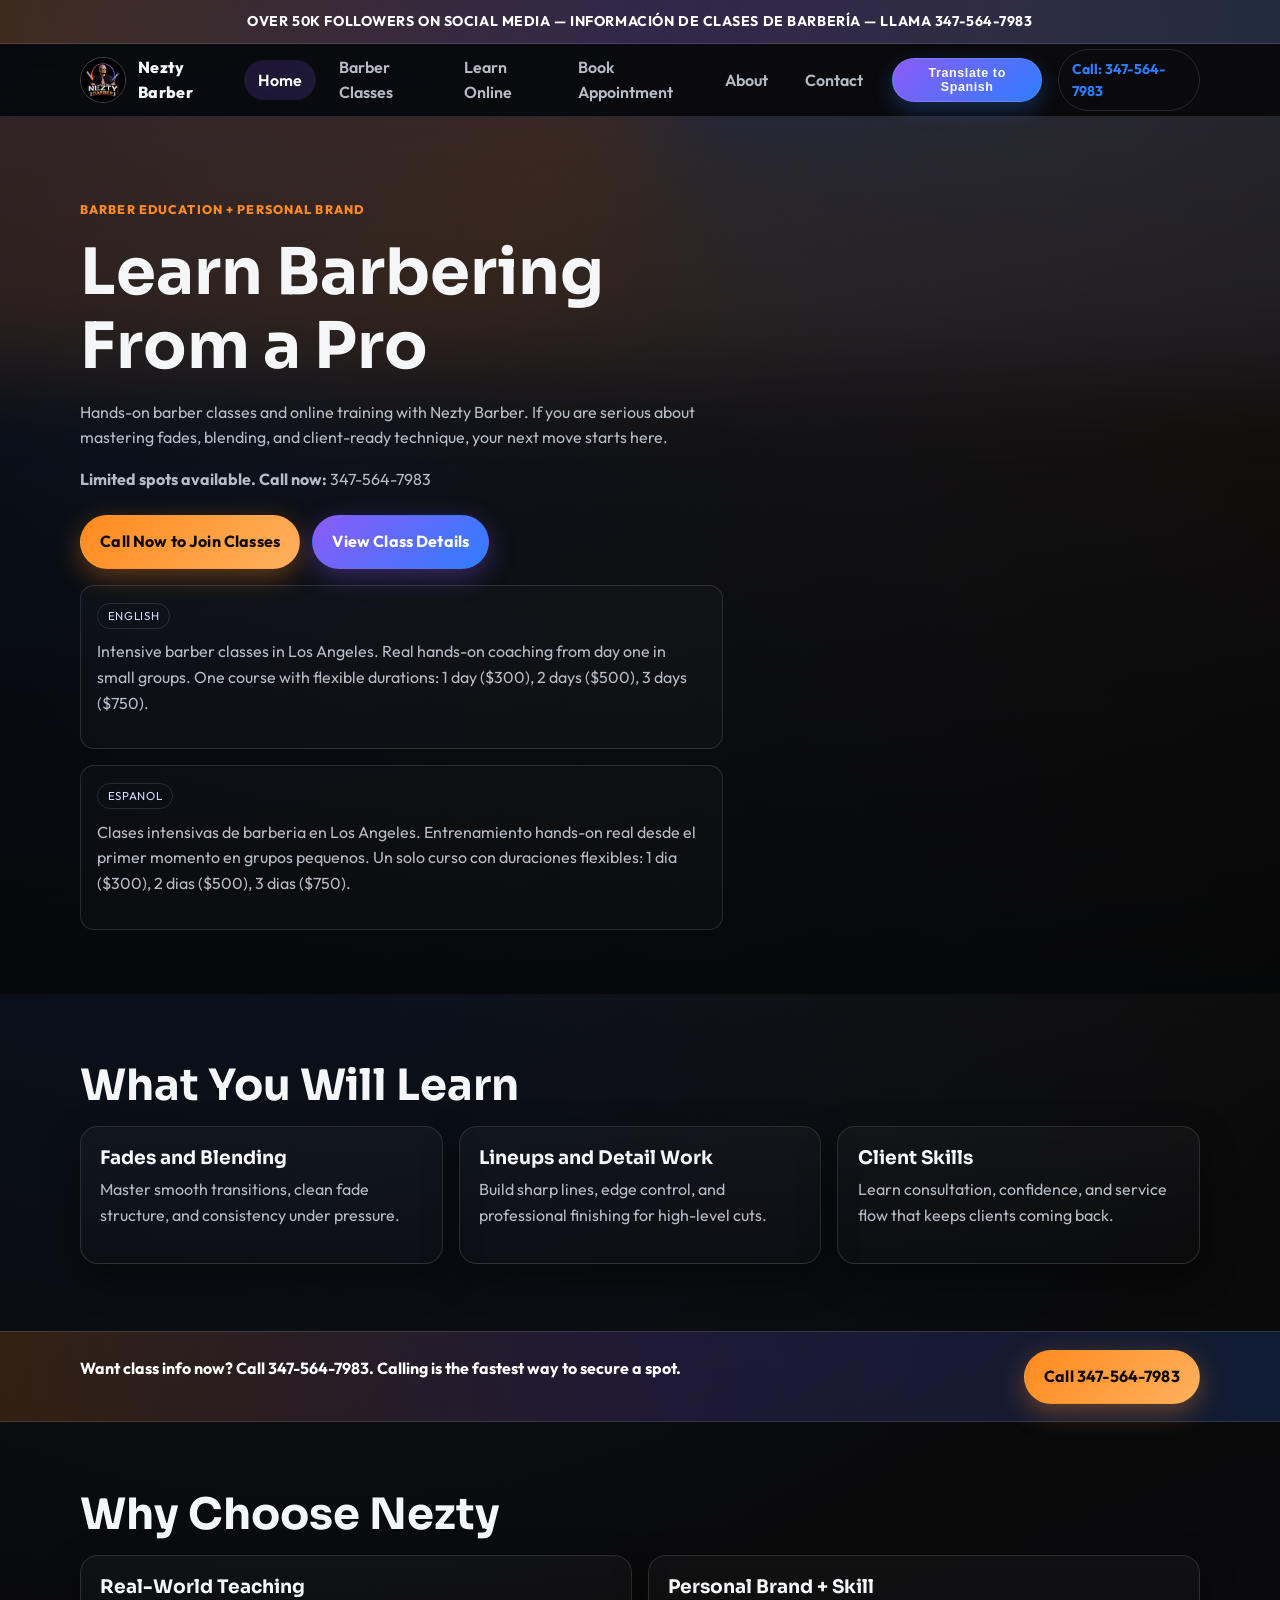
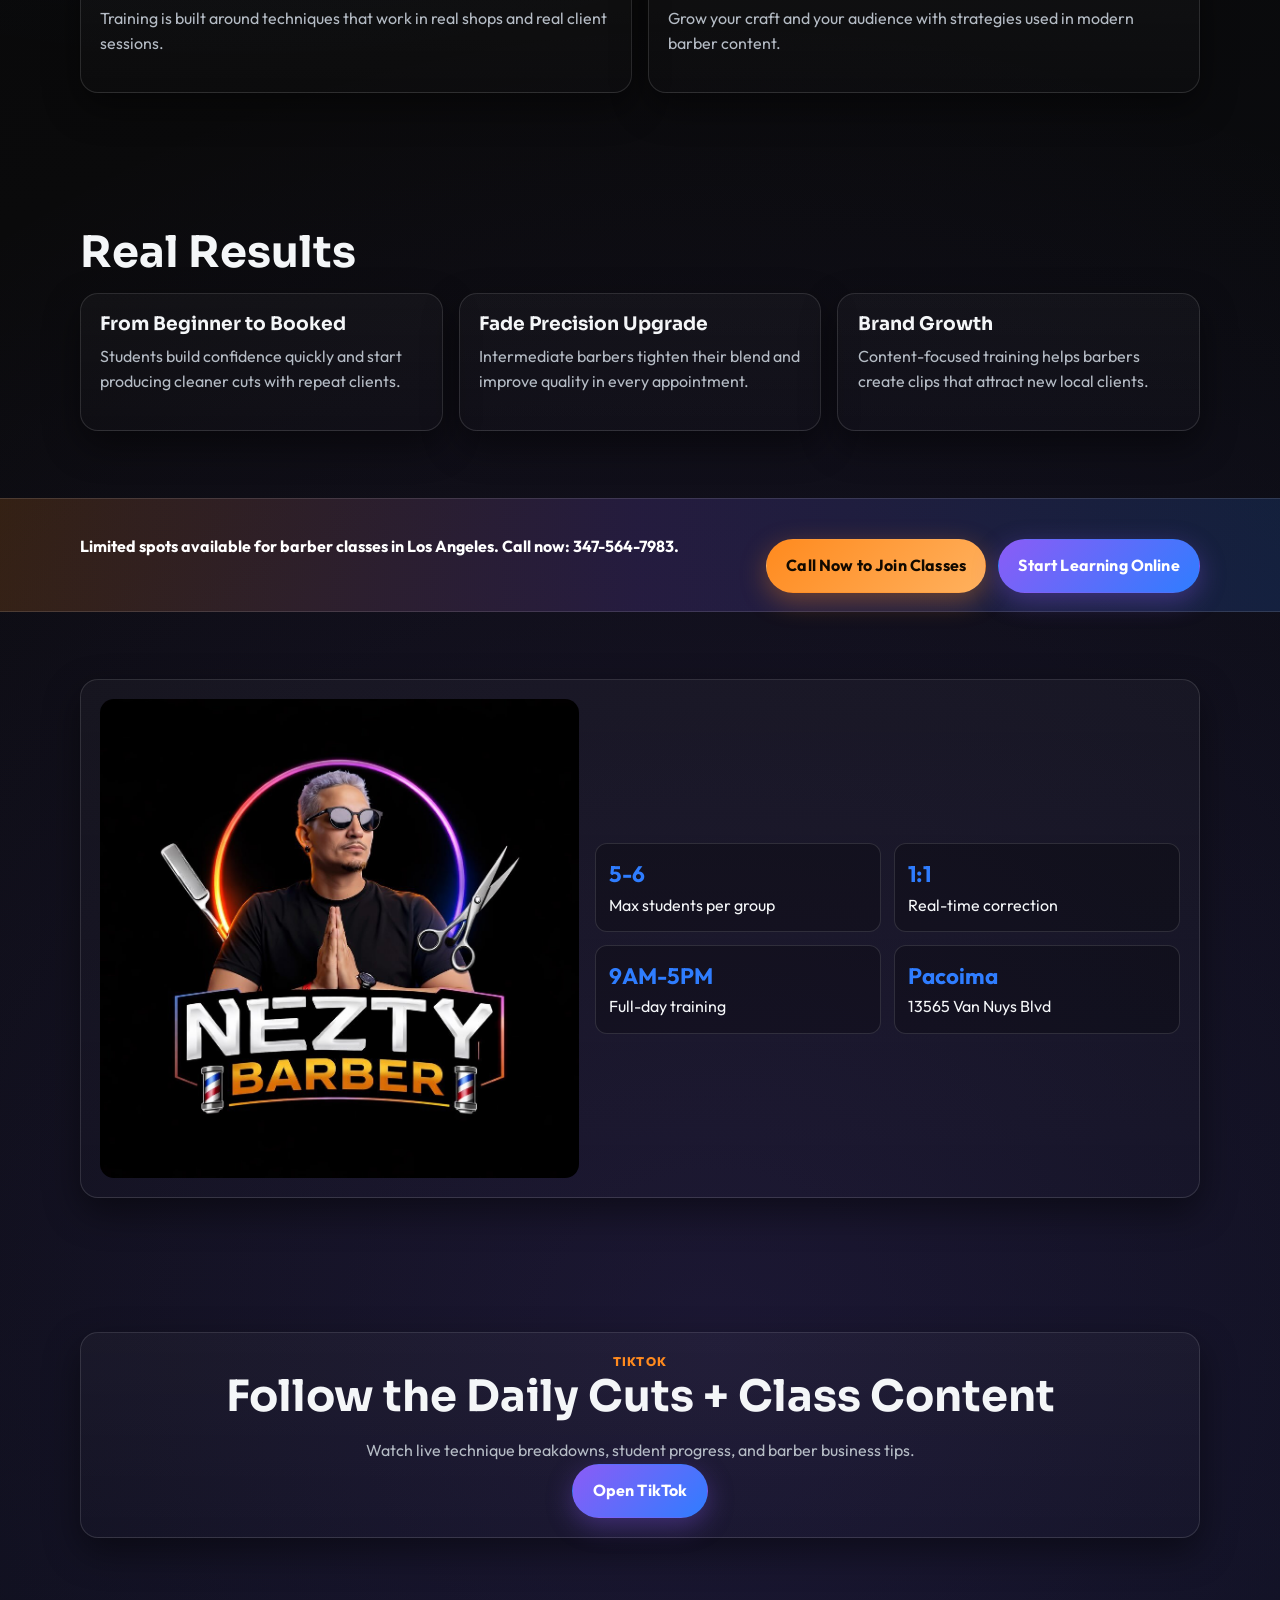
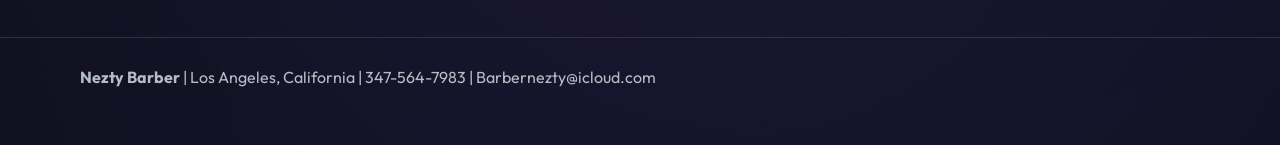
==== commit bb50c261: "Make nav translate button dynamic for EN/ES" ====
--- a/index.html
+++ b/index.html
@@ -38,7 +38,7 @@
           <a href="about.html">About</a>
           <a href="contact.html">Contact</a>
         </nav>
-        <button class="lang-toggle" type="button" aria-label="Translate website to Spanish">Translate ES</button>
+        <button class="lang-toggle" type="button" aria-label="Translate website to Spanish">Translate to Spanish</button>
         <a class="call-chip" href="tel:3475647983">Call: 347-564-7983</a>
       </div>
     </header>
